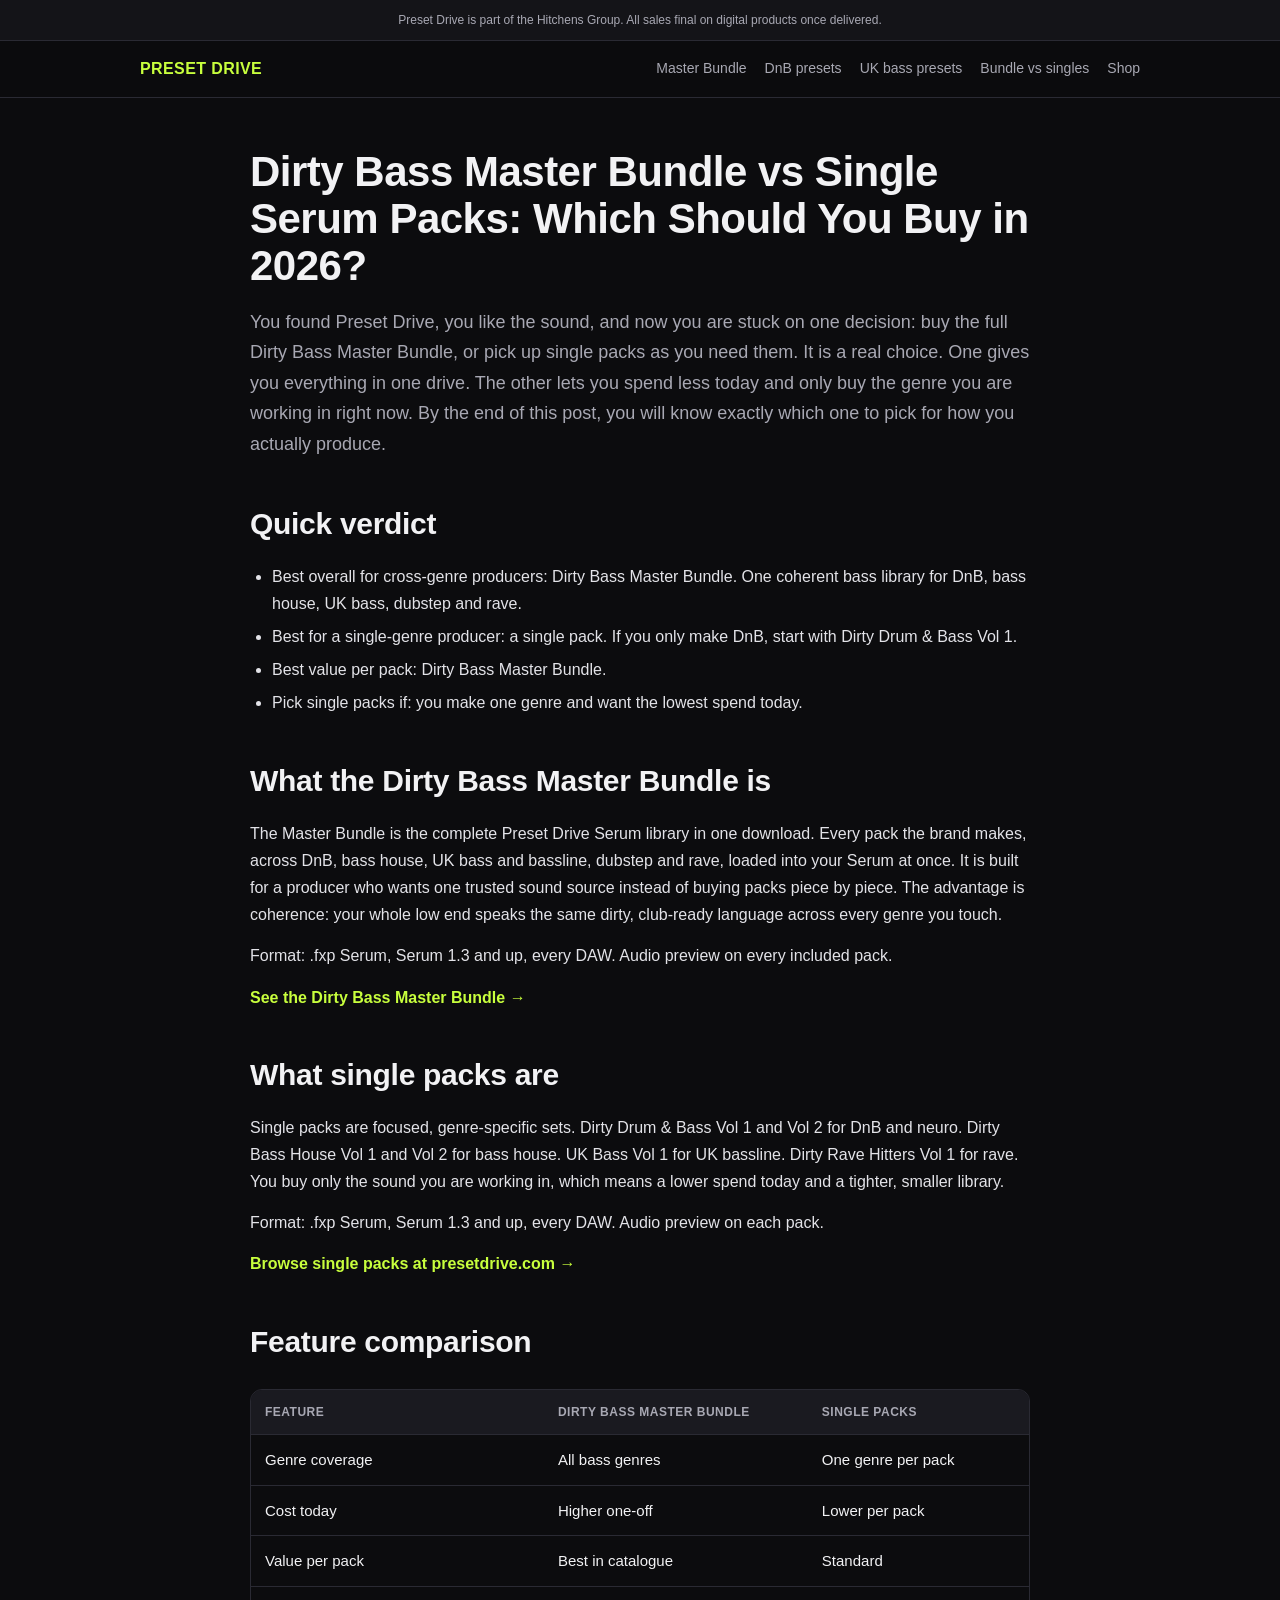
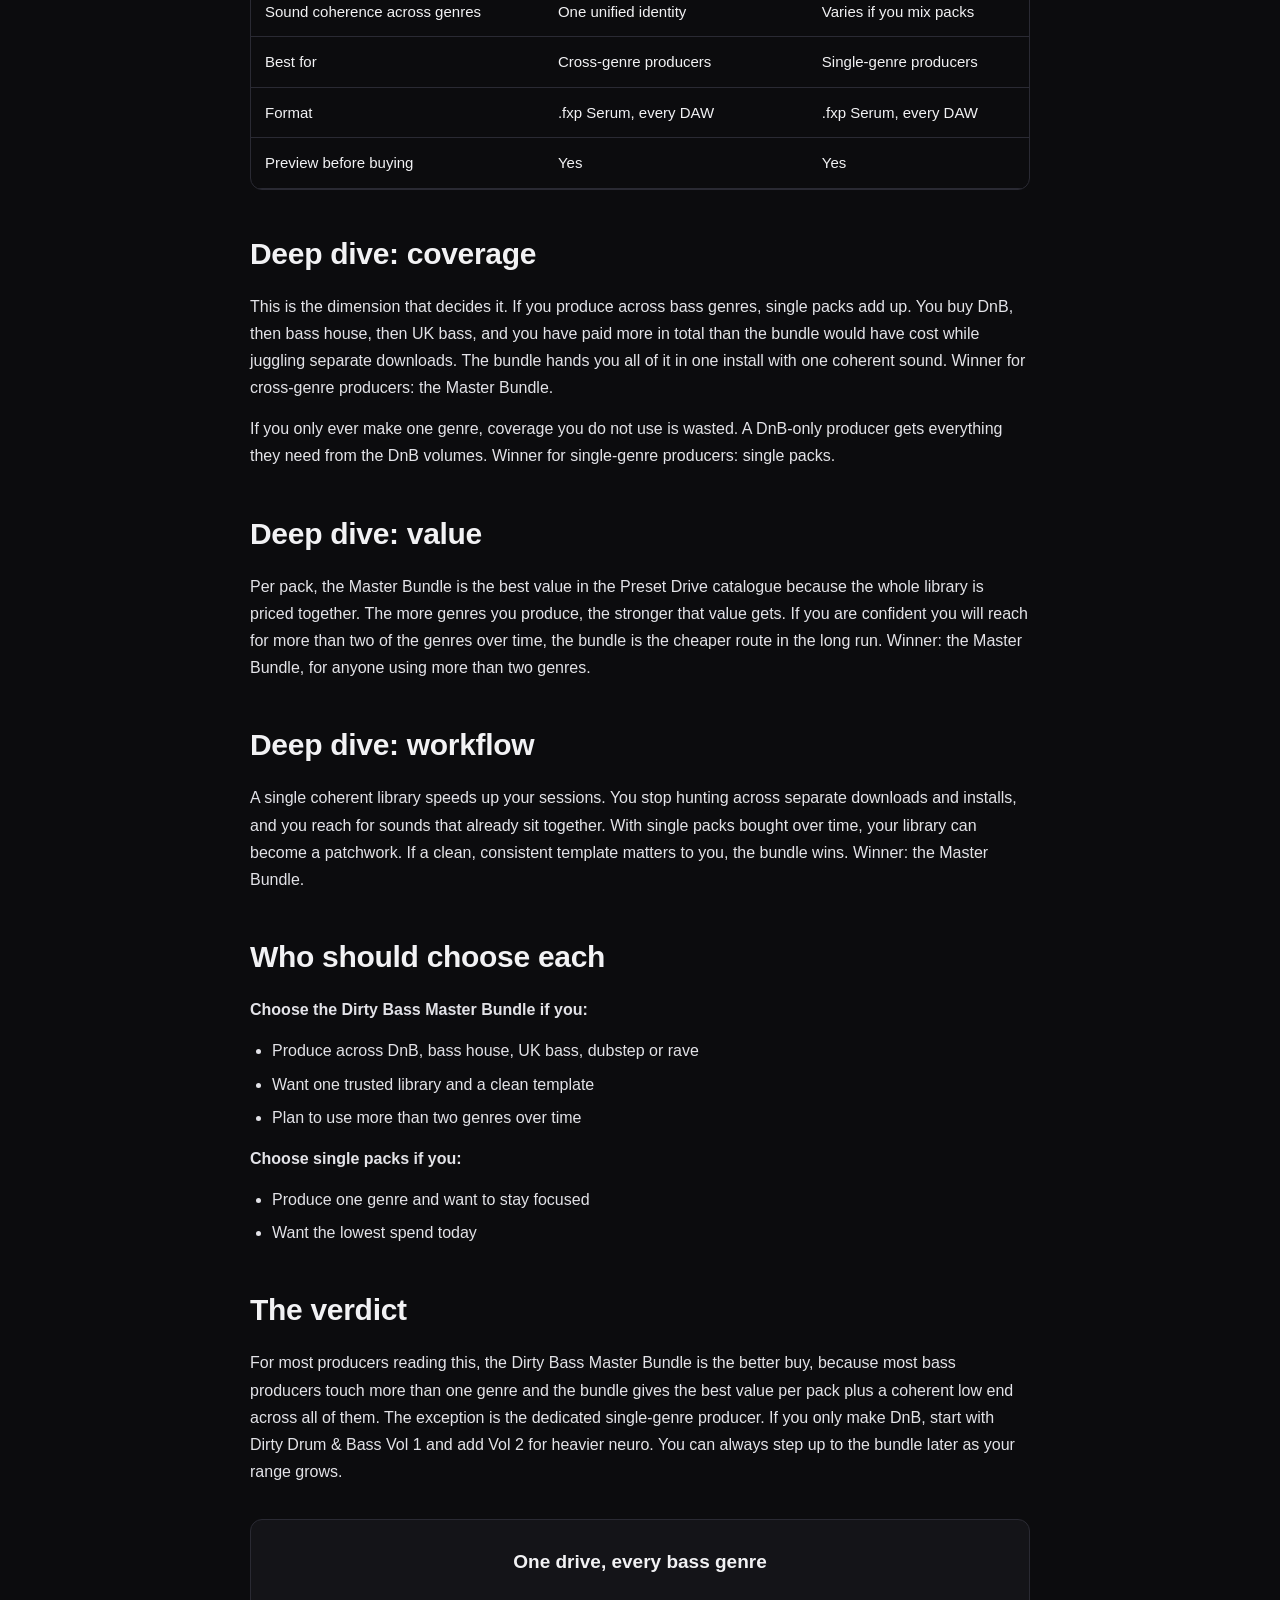
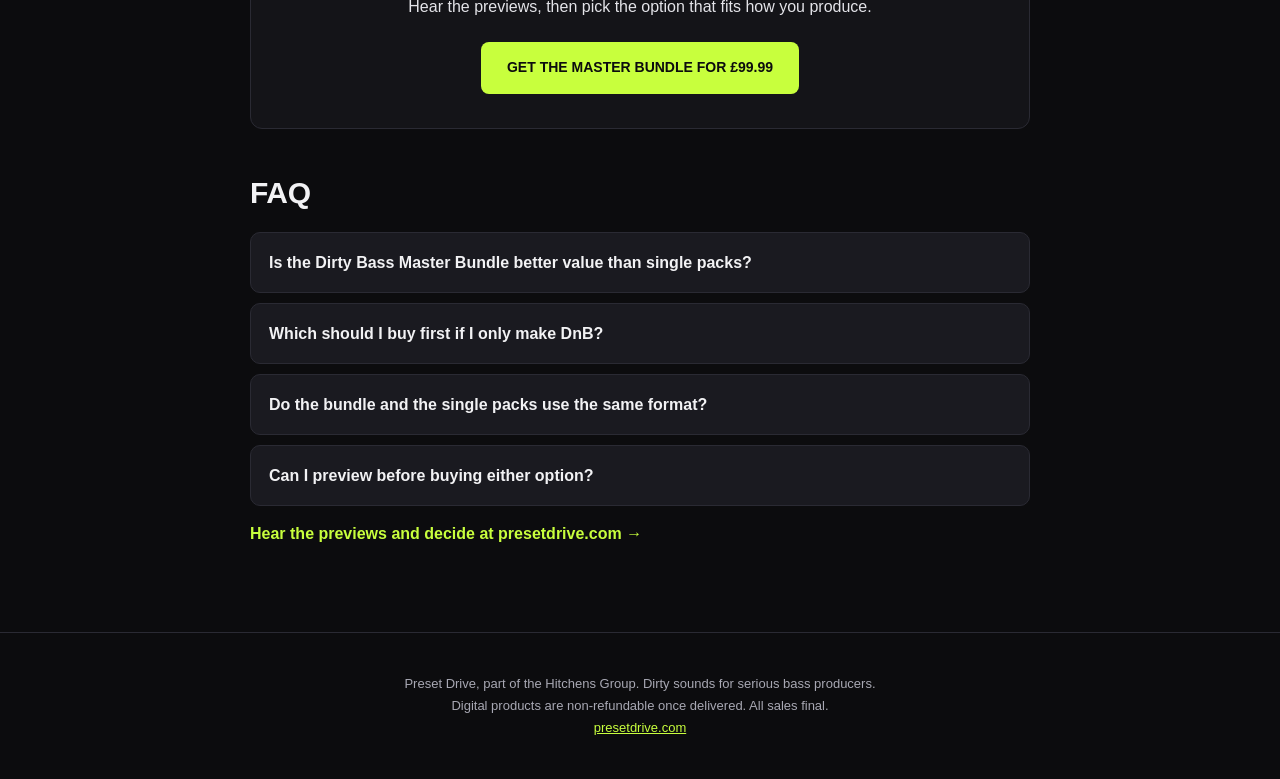
==== bundle-vs-singles.html @ ef48118b "Preset Drive bass presets content site Static marketing pages driving high-intent traffic to presetd" ====
<!DOCTYPE html>
<html lang="en">
<head>
<meta charset="UTF-8">
<meta name="viewport" content="width=device-width, initial-scale=1.0">
<title>Dirty Bass Master Bundle vs Single Serum Packs (2026) | Preset Drive</title>
<meta name="description" content="Dirty Bass Master Bundle vs buying single Serum packs. We compare value, coverage and workflow so you know which Preset Drive option to buy in 2026.">
<link rel="canonical" href="https://presetdrive.com/product/dirty-bass-master-bundle/">
<link rel="stylesheet" href="blog.css">
</head>
<body>
<div class="disclosure">Preset Drive is part of the Hitchens Group. All sales final on digital products once delivered.</div>
<nav class="topnav">
  <div class="nwrap">
    <a class="brand" href="index.html">PRESET DRIVE</a>
    <div class="links">
      <a href="index.html">Master Bundle</a>
      <a href="dnb-presets.html">DnB presets</a>
      <a href="uk-bass-presets.html">UK bass presets</a>
      <a href="bundle-vs-singles.html">Bundle vs singles</a>
      <a href="https://presetdrive.com/?utm_source=ghpages&amp;utm_medium=content" target="_blank" rel="noopener">Shop</a>
    </div>
  </div>
</nav>

<article>
<div class="wrap">
<h1>Dirty Bass Master Bundle vs Single Serum Packs: Which Should You Buy in 2026?</h1>
<p class="intro">You found Preset Drive, you like the sound, and now you are stuck on one decision: buy the full Dirty Bass Master Bundle, or pick up single packs as you need them. It is a real choice. One gives you everything in one drive. The other lets you spend less today and only buy the genre you are working in right now. By the end of this post, you will know exactly which one to pick for how you actually produce.</p>

<h2>Quick verdict</h2>
<ul>
<li>Best overall for cross-genre producers: Dirty Bass Master Bundle. One coherent bass library for DnB, bass house, UK bass, dubstep and rave.</li>
<li>Best for a single-genre producer: a single pack. If you only make DnB, start with Dirty Drum &amp; Bass Vol 1.</li>
<li>Best value per pack: Dirty Bass Master Bundle.</li>
<li>Pick single packs if: you make one genre and want the lowest spend today.</li>
</ul>

<h2>What the Dirty Bass Master Bundle is</h2>
<p>The Master Bundle is the complete Preset Drive Serum library in one download. Every pack the brand makes, across DnB, bass house, UK bass and bassline, dubstep and rave, loaded into your Serum at once. It is built for a producer who wants one trusted sound source instead of buying packs piece by piece. The advantage is coherence: your whole low end speaks the same dirty, club-ready language across every genre you touch.</p>
<p>Format: .fxp Serum, Serum 1.3 and up, every DAW. Audio preview on every included pack.</p>
<p><a class="proddash" href="https://presetdrive.com/product/dirty-bass-master-bundle/?utm_source=ghpages&amp;utm_medium=content" target="_blank" rel="noopener">See the Dirty Bass Master Bundle &rarr;</a></p>

<h2>What single packs are</h2>
<p>Single packs are focused, genre-specific sets. Dirty Drum &amp; Bass Vol 1 and Vol 2 for DnB and neuro. Dirty Bass House Vol 1 and Vol 2 for bass house. UK Bass Vol 1 for UK bassline. Dirty Rave Hitters Vol 1 for rave. You buy only the sound you are working in, which means a lower spend today and a tighter, smaller library.</p>
<p>Format: .fxp Serum, Serum 1.3 and up, every DAW. Audio preview on each pack.</p>
<p><a class="proddash" href="https://presetdrive.com/?utm_source=ghpages&amp;utm_medium=content" target="_blank" rel="noopener">Browse single packs at presetdrive.com &rarr;</a></p>

<h2>Feature comparison</h2>
<div class="tablewrap">
<table>
<tr><th>Feature</th><th>Dirty Bass Master Bundle</th><th>Single packs</th></tr>
<tr><td>Genre coverage</td><td>All bass genres</td><td>One genre per pack</td></tr>
<tr><td>Cost today</td><td>Higher one-off</td><td>Lower per pack</td></tr>
<tr><td>Value per pack</td><td>Best in catalogue</td><td>Standard</td></tr>
<tr><td>Sound coherence across genres</td><td>One unified identity</td><td>Varies if you mix packs</td></tr>
<tr><td>Best for</td><td>Cross-genre producers</td><td>Single-genre producers</td></tr>
<tr><td>Format</td><td>.fxp Serum, every DAW</td><td>.fxp Serum, every DAW</td></tr>
<tr><td>Preview before buying</td><td>Yes</td><td>Yes</td></tr>
</table>
</div>

<h2>Deep dive: coverage</h2>
<p>This is the dimension that decides it. If you produce across bass genres, single packs add up. You buy DnB, then bass house, then UK bass, and you have paid more in total than the bundle would have cost while juggling separate downloads. The bundle hands you all of it in one install with one coherent sound. Winner for cross-genre producers: the Master Bundle.</p>
<p>If you only ever make one genre, coverage you do not use is wasted. A DnB-only producer gets everything they need from the DnB volumes. Winner for single-genre producers: single packs.</p>

<h2>Deep dive: value</h2>
<p>Per pack, the Master Bundle is the best value in the Preset Drive catalogue because the whole library is priced together. The more genres you produce, the stronger that value gets. If you are confident you will reach for more than two of the genres over time, the bundle is the cheaper route in the long run. Winner: the Master Bundle, for anyone using more than two genres.</p>

<h2>Deep dive: workflow</h2>
<p>A single coherent library speeds up your sessions. You stop hunting across separate downloads and installs, and you reach for sounds that already sit together. With single packs bought over time, your library can become a patchwork. If a clean, consistent template matters to you, the bundle wins. Winner: the Master Bundle.</p>

<h2>Who should choose each</h2>
<p><strong>Choose the Dirty Bass Master Bundle if you:</strong></p>
<ul>
<li>Produce across DnB, bass house, UK bass, dubstep or rave</li>
<li>Want one trusted library and a clean template</li>
<li>Plan to use more than two genres over time</li>
</ul>
<p><strong>Choose single packs if you:</strong></p>
<ul>
<li>Produce one genre and want to stay focused</li>
<li>Want the lowest spend today</li>
</ul>

<h2>The verdict</h2>
<p>For most producers reading this, the Dirty Bass Master Bundle is the better buy, because most bass producers touch more than one genre and the bundle gives the best value per pack plus a coherent low end across all of them. The exception is the dedicated single-genre producer. If you only make DnB, start with Dirty Drum &amp; Bass Vol 1 and add Vol 2 for heavier neuro. You can always step up to the bundle later as your range grows.</p>

<div class="ctabox">
<h3>One drive, every bass genre</h3>
<p>Hear the previews, then pick the option that fits how you produce.</p>
<a class="cta" href="https://presetdrive.com/product/dirty-bass-master-bundle/?utm_source=ghpages&amp;utm_medium=content" target="_blank" rel="noopener">Get the Master Bundle for &pound;99.99</a>
</div>

<h2>FAQ</h2>
<details><summary>Is the Dirty Bass Master Bundle better value than single packs?</summary><p>Per pack, yes. The whole library is priced together, so the more genres you use, the better the value gets. A single-genre producer may still prefer one focused pack.</p></details>
<details><summary>Which should I buy first if I only make DnB?</summary><p>Dirty Drum &amp; Bass Vol 1 for your foundation, then Vol 2 for heavier neuro growls.</p></details>
<details><summary>Do the bundle and the single packs use the same format?</summary><p>Yes. Both are .fxp Serum presets, Serum 1.3 and up, and work in every DAW.</p></details>
<details><summary>Can I preview before buying either option?</summary><p>Yes. Every Preset Drive pack, including the ones inside the bundle, has an audio preview on its product page.</p></details>

<p><a class="proddash" href="https://presetdrive.com/?utm_source=ghpages&amp;utm_medium=content" target="_blank" rel="noopener">Hear the previews and decide at presetdrive.com &rarr;</a></p>
</div>
</article>

<footer>
  Preset Drive, part of the Hitchens Group. Dirty sounds for serious bass producers.<br>
  Digital products are non-refundable once delivered. All sales final.<br>
  <a href="https://presetdrive.com/?utm_source=ghpages&amp;utm_medium=content" target="_blank" rel="noopener">presetdrive.com</a>
</footer>
</body>
</html>
---- blog.css ----
:root{
  --bg:#0c0c0e; --bg2:#141418; --card:#1a1a20; --line:#2a2a33;
  --text:#f2f2f4; --muted:#a8a8b3; --accent:#c8ff3d; --accent2:#7a5cff;
}
*{box-sizing:border-box;margin:0;padding:0}
body{font-family:-apple-system,BlinkMacSystemFont,"Segoe UI",Roboto,Helvetica,Arial,sans-serif;background:var(--bg);color:var(--text);line-height:1.7;-webkit-font-smoothing:antialiased}
.wrap{max-width:820px;margin:0 auto;padding:0 20px}
a{color:var(--accent)}
.disclosure{font-size:12px;color:var(--muted);text-align:center;padding:10px 20px;background:var(--bg2);border-bottom:1px solid var(--line)}
nav.topnav{position:sticky;top:0;z-index:20;background:rgba(12,12,14,.92);backdrop-filter:blur(8px);border-bottom:1px solid var(--line)}
nav.topnav .nwrap{max-width:1040px;margin:0 auto;display:flex;align-items:center;justify-content:space-between;padding:14px 20px;flex-wrap:wrap;gap:10px}
nav.topnav .brand{font-weight:800;letter-spacing:.4px;color:var(--accent);text-decoration:none}
nav.topnav .links{display:flex;gap:18px;flex-wrap:wrap;font-size:14px}
nav.topnav .links a{color:var(--muted);text-decoration:none}
nav.topnav .links a:hover{color:var(--text)}
article{padding:50px 0 30px}
article h1{font-size:clamp(28px,4.5vw,42px);line-height:1.12;font-weight:800;letter-spacing:-.5px;margin-bottom:18px}
article h2{font-size:clamp(22px,3vw,30px);font-weight:800;margin:38px 0 14px;letter-spacing:-.3px}
article h3{font-size:19px;font-weight:700;margin:24px 0 8px}
article p{margin:14px 0;color:#e3e3e8}
article ul{margin:12px 0 12px 22px;color:#e3e3e8}
article li{margin:6px 0}
.intro{color:var(--muted);font-size:18px}
.tablewrap{overflow-x:auto;border:1px solid var(--line);border-radius:12px;margin:22px 0}
table{width:100%;border-collapse:collapse;min-width:560px}
th,td{padding:12px 14px;text-align:left;border-bottom:1px solid var(--line);font-size:15px}
th{background:var(--card);font-size:12px;text-transform:uppercase;letter-spacing:.5px;color:var(--muted)}
.cta{display:inline-block;background:var(--accent);color:#0c0c0e;font-weight:800;text-decoration:none;padding:14px 26px;border-radius:8px;text-transform:uppercase;font-size:14px;margin:8px 0}
.cta:hover{transform:translateY(-2px)}
.ctabox{background:var(--bg2);border:1px solid var(--line);border-radius:12px;padding:26px;margin:34px 0;text-align:center}
.ctabox h3{margin-top:0}
details{border:1px solid var(--line);border-radius:10px;background:var(--card);margin:10px 0;padding:0}
summary{cursor:pointer;padding:16px 18px;font-weight:700;list-style:none}
summary::-webkit-details-marker{display:none}
details p{padding:0 18px 16px;margin:0;color:var(--muted)}
footer{padding:40px 0;border-top:1px solid var(--line);color:var(--muted);font-size:13px;text-align:center;margin-top:40px}
.proddash{color:var(--accent);font-weight:700;text-decoration:none}
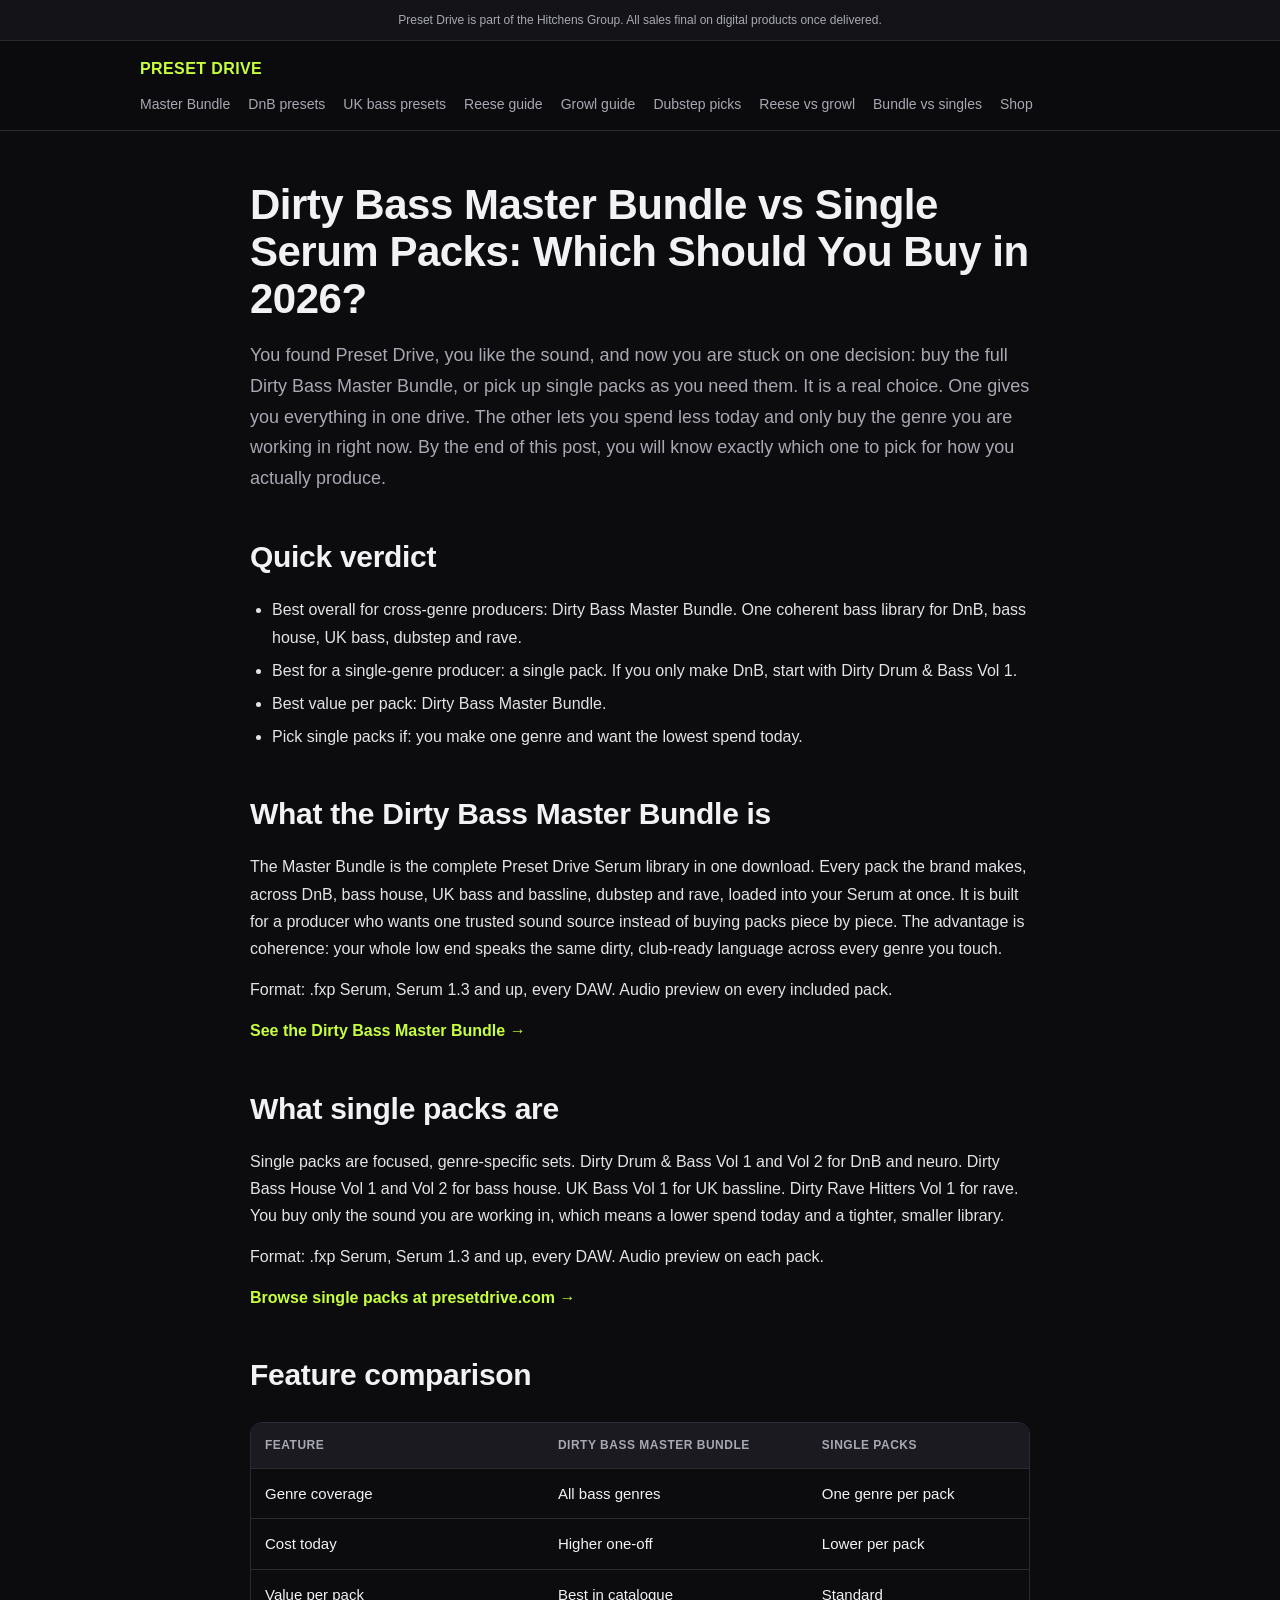
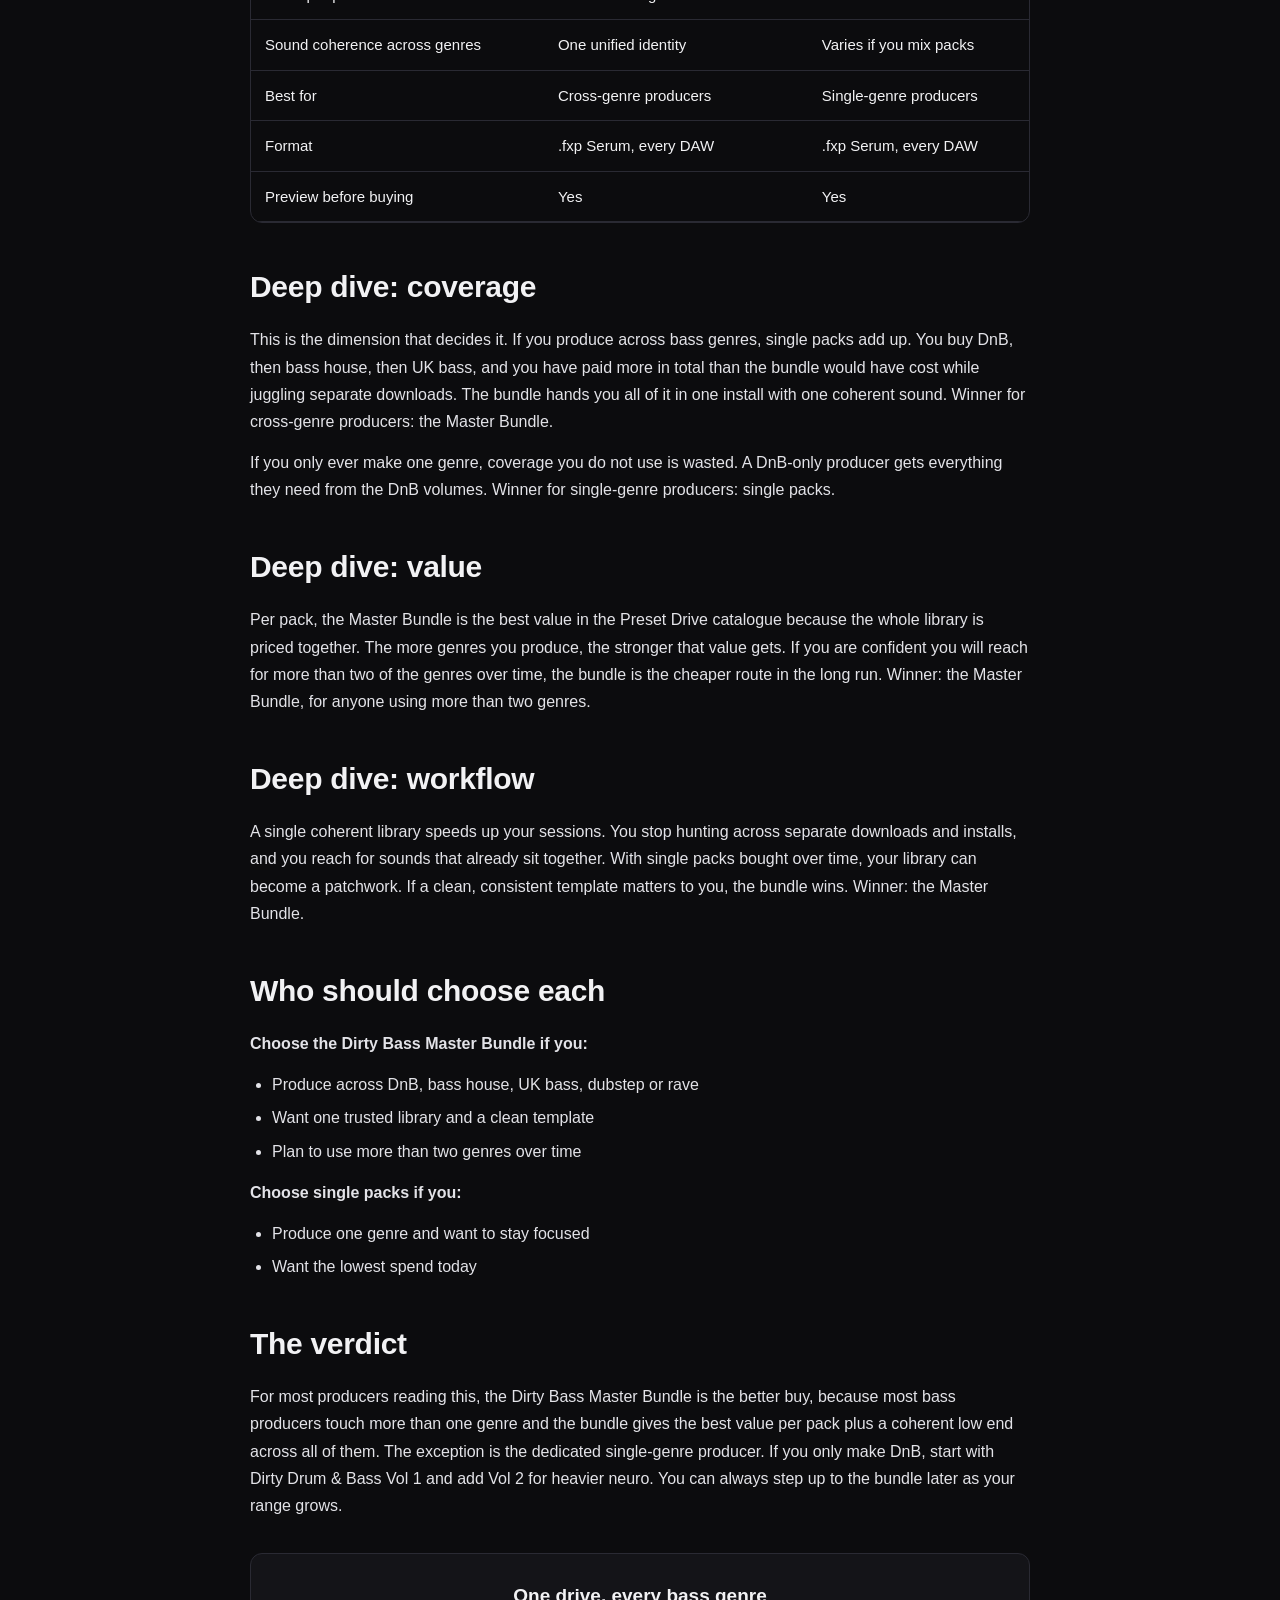
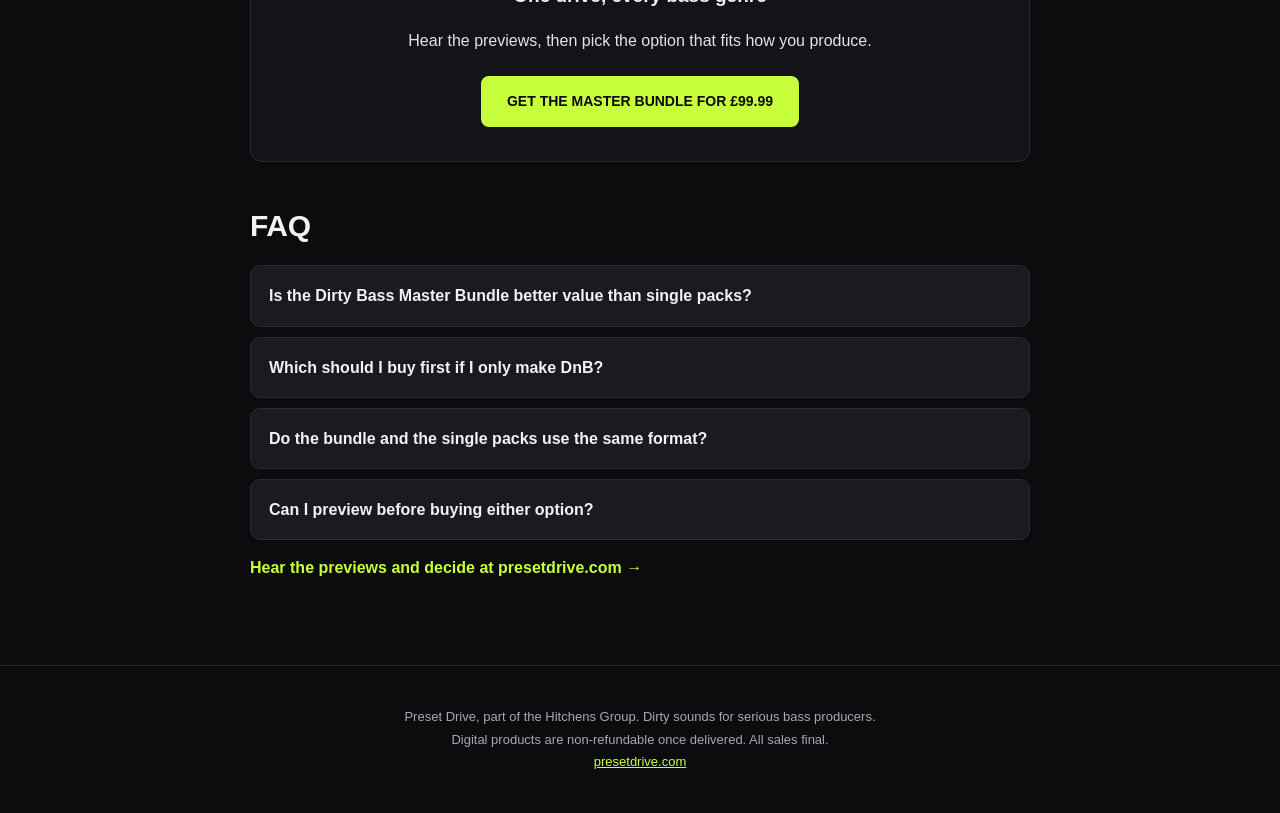
==== commit 032ccf1b: "Add 4 SEO blog pages: Reese how-to, neuro growl how-to, dubstep listicle, Reese vs growl comparison " ====
--- a/bundle-vs-singles.html
+++ b/bundle-vs-singles.html
@@ -17,6 +17,10 @@
       <a href="index.html">Master Bundle</a>
       <a href="dnb-presets.html">DnB presets</a>
       <a href="uk-bass-presets.html">UK bass presets</a>
+      <a href="how-to-reese-bass-serum.html">Reese guide</a>
+      <a href="how-to-neuro-growl-bass-serum.html">Growl guide</a>
+      <a href="best-serum-presets-dubstep.html">Dubstep picks</a>
+      <a href="reese-bass-vs-growl-bass-serum.html">Reese vs growl</a>
       <a href="bundle-vs-singles.html">Bundle vs singles</a>
       <a href="https://presetdrive.com/?utm_source=ghpages&amp;utm_medium=content" target="_blank" rel="noopener">Shop</a>
     </div>
